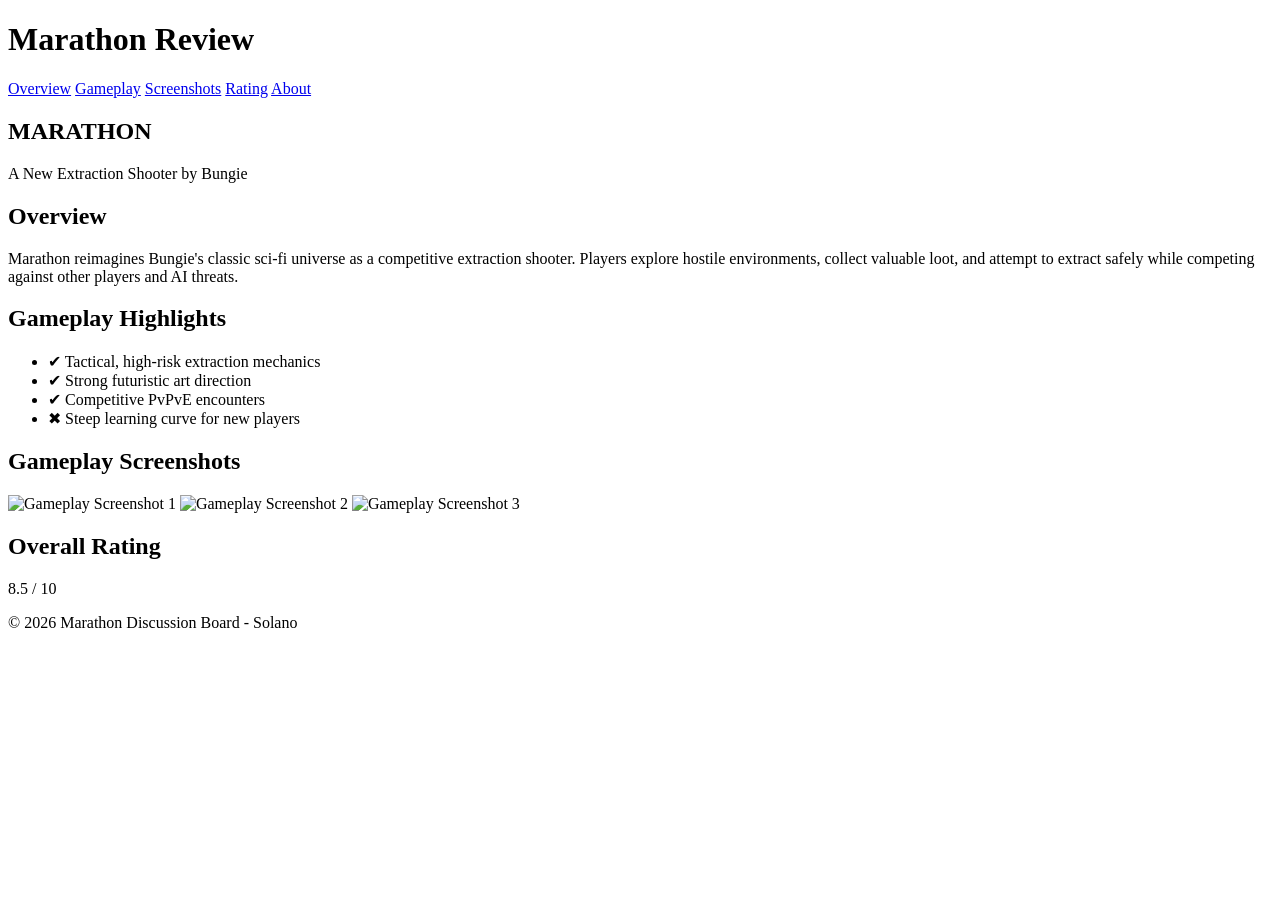
==== index.html @ 9bc6d609 "My Final Project This is the final website for CMPA, project 03" ====
<!DOCTYPE html>
<html lang="en">
<head>
    <meta charset="UTF-8">
    <title>Marathon Review | Home</title>
    <link rel="stylesheet" href="style.css">
</head>
<body>

<header>
    <h1>Marathon Review</h1>
    <nav>
        <a href="#overview">Overview</a>
        <a href="#gameplay">Gameplay</a>
        <a href="#screenshots">Screenshots</a>
        <a href="#rating">Rating</a>
        <a href="about.html">About</a>
    </nav>
</header>

<main>

    <section class="hero">
        <h2>MARATHON</h2>
        <p class="tagline">A New Extraction Shooter by Bungie</p>
    </section>

    <section id="overview">
        <h2>Overview</h2>
        <p>
            Marathon reimagines Bungie's classic sci-fi universe as a competitive
            extraction shooter. Players explore hostile environments, collect
            valuable loot, and attempt to extract safely while competing against
            other players and AI threats.
        </p>
    </section>

    <section id="gameplay">
        <h2>Gameplay Highlights</h2>
        <ul>
            <li>✔ Tactical, high-risk extraction mechanics</li>
            <li>✔ Strong futuristic art direction</li>
            <li>✔ Competitive PvPvE encounters</li>
            <li>✖ Steep learning curve for new players</li>
        </ul>
    </section>

    <section id="screenshots">
        <h2>Gameplay Screenshots</h2>
        <div class="gallery">
            <img src="https://media.overclock3d.net/2025/04/Bungie-Marathon.jpg" alt="Gameplay Screenshot 1">
            <img src="https://www.marathonthegame.com/content/dam/goliath/marathon/images/Marathon.bungie.death.dealers1.jpg" alt="Gameplay Screenshot 2">
            <img src="https://cdn.dlcompare.com/others_jpg/upload/news/image/en-marathon-s-tga-2025-trailer-s-9b4d69e7-image-9b4d6954.jpg.webp" alt="Gameplay Screenshot 3">
        </div>
    </section>

    <section id="rating">
        <h2>Overall Rating</h2>
        <p class="rating">8.5 / 10</p>
    </section>

</main>

<footer>
    <p>© 2026 Marathon Discussion Board - Solano </p>
</footer>

</body>
</html>
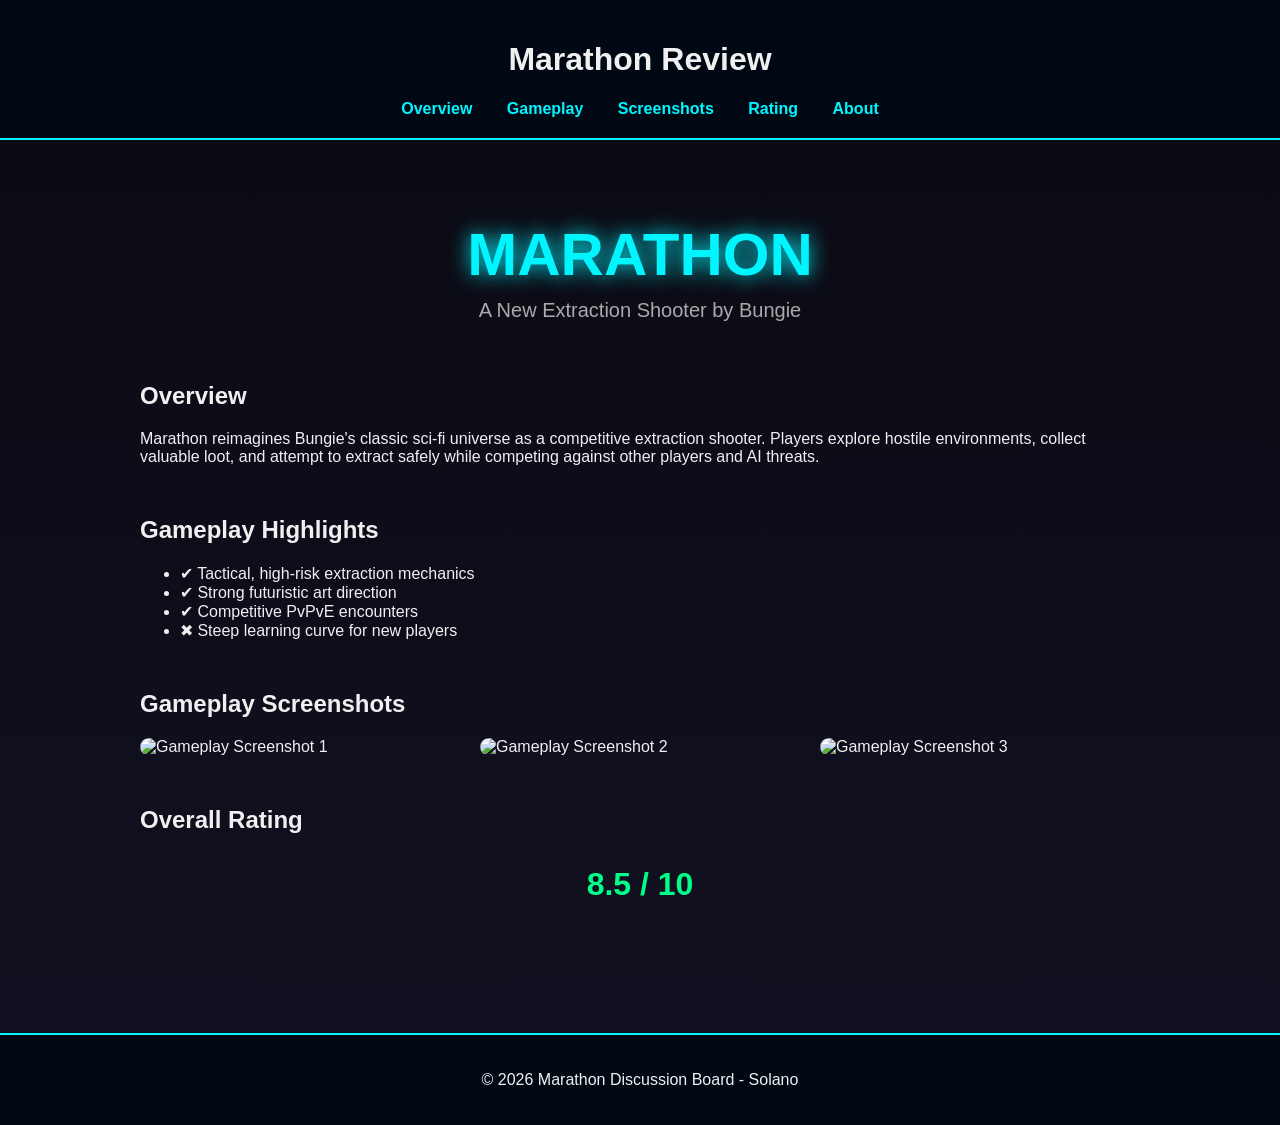
==== commit 1e6e76d1: "updating sizes" ====
--- a/index.html
+++ b/index.html
@@ -48,9 +48,9 @@
     <section id="screenshots">
         <h2>Gameplay Screenshots</h2>
         <div class="gallery">
-            <img src="https://media.overclock3d.net/2025/04/Bungie-Marathon.jpg" alt="Gameplay Screenshot 1">
-            <img src="https://www.marathonthegame.com/content/dam/goliath/marathon/images/Marathon.bungie.death.dealers1.jpg" alt="Gameplay Screenshot 2">
-            <img src="https://cdn.dlcompare.com/others_jpg/upload/news/image/en-marathon-s-tga-2025-trailer-s-9b4d69e7-image-9b4d6954.jpg.webp" alt="Gameplay Screenshot 3">
+            <img src="https://cdn.mos.cms.futurecdn.net/ecjzk22gZFTRXAcxpEc9pU.jpg" alt="Gameplay Screenshot 1">
+            <img src="https://static0.polygonimages.com/wordpress/wp-content/uploads/2025/12/2025_dec_marathon_press_kit_large_011.jpg?w=1200&h=628&fit=crop" alt="Gameplay Screenshot 2">
+            <img src="https://imguscdn.gamespress.com/cdn/files/Bungie/2025/12/151705-eca3bb8f/Marathon_Standard_Keyart_16x9_EN.jpg?w=600&mode=max&otf=y&quality=90&format=jpg&bgcolor=white&sky=a2efcd7568f858544e6104c6cf1b7d4324d17da2ef9243177797c26fc0986a01" alt="Gameplay Screenshot 3">
         </div>
     </section>
 
--- a/style.css
+++ b/style.css
@@ -0,0 +1,95 @@
+html {
+    scroll-behavior: smooth;
+}
+
+body {
+    font-family: 'Segoe UI', sans-serif;
+    margin: 0;
+    background: linear-gradient(to bottom, #0a0a12, #111122);
+    color: #f0f0f0;
+}
+
+header {
+    background-color: #000814;
+    padding: 20px;
+    text-align: center;
+    border-bottom: 2px solid #00f5ff;
+    position: sticky;
+    top: 0;
+    z-index: 1000;
+}
+
+nav {
+    margin-top: 10px;
+}
+
+nav a {
+    color: #00f5ff;
+    margin: 0 15px;
+    text-decoration: none;
+    font-weight: bold;
+    transition: 0.3s;
+}
+
+nav a:hover {
+    color: #ff00c8;
+}
+
+main {
+    padding: 80px 20px;
+    max-width: 1000px;
+    margin: auto;
+}
+
+.hero {
+    text-align: center;
+    margin-bottom: 60px;
+}
+
+.hero h2 {
+    font-size: 60px;
+    margin: 0;
+    color: #00f5ff;
+    text-shadow: 0 0 20px #00f5ff;
+}
+
+.tagline {
+    font-size: 20px;
+    color: #aaa;
+    margin-top: 10px;
+}
+
+section {
+    margin-bottom: 50px;
+}
+
+.gallery {
+    display: grid;
+    grid-template-columns: repeat(auto-fit, minmax(280px, 1fr));
+    gap: 20px;
+    margin-top: 20px;
+}
+
+.gallery img {
+    width: 100%;
+    border-radius: 10px;
+    transition: transform 0.3s ease;
+}
+
+.gallery img:hover {
+    transform: scale(1.05);
+}
+
+.rating {
+    font-size: 32px;
+    font-weight: bold;
+    color: #00ff88;
+    text-align: center;
+}
+
+footer {
+    background-color: #000814;
+    text-align: center;
+    padding: 20px;
+    border-top: 2px solid #00f5ff;
+}
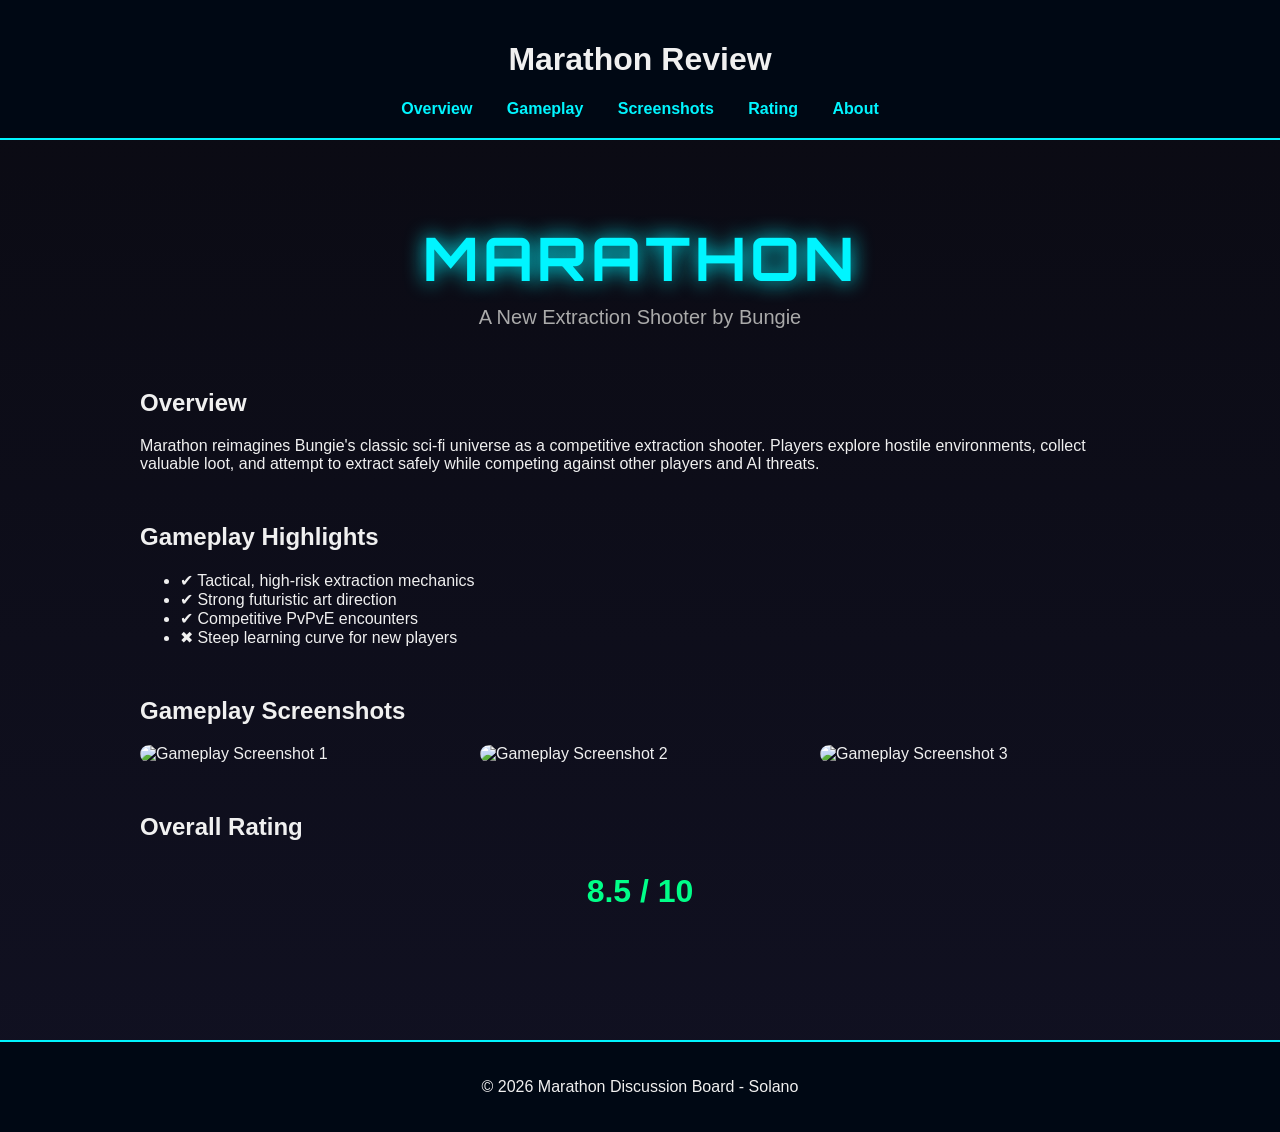
==== commit aa46cdb7: "Update index.html updating CSS and font changes" ====
--- a/index.html
+++ b/index.html
@@ -3,6 +3,7 @@
 <head>
     <meta charset="UTF-8">
     <title>Marathon Review | Home</title>
+    <link href="https://fonts.googleapis.com/css2?family=Orbitron:wght@500;700&display=swap" rel="stylesheet">
     <link rel="stylesheet" href="style.css">
 </head>
 <body>
@@ -66,4 +67,4 @@
 </footer>
 
 </body>
-</html>+</html>
--- a/style.css
+++ b/style.css
@@ -1,95 +1,98 @@
-html {
-    scroll-behavior: smooth;
-}
-
-body {
-    font-family: 'Segoe UI', sans-serif;
-    margin: 0;
-    background: linear-gradient(to bottom, #0a0a12, #111122);
-    color: #f0f0f0;
-}
-
-header {
-    background-color: #000814;
-    padding: 20px;
-    text-align: center;
-    border-bottom: 2px solid #00f5ff;
-    position: sticky;
-    top: 0;
-    z-index: 1000;
-}
-
-nav {
-    margin-top: 10px;
-}
-
-nav a {
-    color: #00f5ff;
-    margin: 0 15px;
-    text-decoration: none;
-    font-weight: bold;
-    transition: 0.3s;
-}
-
-nav a:hover {
-    color: #ff00c8;
-}
-
-main {
-    padding: 80px 20px;
-    max-width: 1000px;
-    margin: auto;
-}
-
-.hero {
-    text-align: center;
-    margin-bottom: 60px;
-}
-
-.hero h2 {
-    font-size: 60px;
-    margin: 0;
-    color: #00f5ff;
-    text-shadow: 0 0 20px #00f5ff;
-}
-
-.tagline {
-    font-size: 20px;
-    color: #aaa;
-    margin-top: 10px;
-}
-
-section {
-    margin-bottom: 50px;
-}
-
-.gallery {
-    display: grid;
-    grid-template-columns: repeat(auto-fit, minmax(280px, 1fr));
-    gap: 20px;
-    margin-top: 20px;
-}
-
-.gallery img {
-    width: 100%;
-    border-radius: 10px;
-    transition: transform 0.3s ease;
-}
-
-.gallery img:hover {
-    transform: scale(1.05);
-}
-
-.rating {
-    font-size: 32px;
-    font-weight: bold;
-    color: #00ff88;
-    text-align: center;
-}
-
-footer {
-    background-color: #000814;
-    text-align: center;
-    padding: 20px;
-    border-top: 2px solid #00f5ff;
-}+  html {
+    scroll-behavior: smooth;
+}
+
+body {
+    font-family: 'Segoe UI', sans-serif;
+    margin: 0;
+    background: linear-gradient(to bottom, #0a0a12, #111122);
+    color: #f0f0f0;
+}
+
+header {
+    background-color: #000814;
+    padding: 20px;
+    text-align: center;
+    border-bottom: 2px solid #00f5ff;
+    position: sticky;
+    top: 0;
+    z-index: 1000;
+}
+
+nav {
+    margin-top: 10px;
+}
+
+nav a {
+    color: #00f5ff;
+    margin: 0 15px;
+    text-decoration: none;
+    font-weight: bold;
+    transition: 0.3s;
+}
+
+nav a:hover {
+    color: #ff00c8;
+}
+
+main {
+    padding: 80px 20px;
+    max-width: 1000px;
+    margin: auto;
+}
+
+.hero {
+    text-align: center;
+    margin-bottom: 60px;
+}
+
+.hero h2 {
+    font-family: 'Orbitron', sans-serif;
+    font-size: 60px;
+    margin: 0;
+    color: #00f5ff;
+    text-shadow: 0 0 20px #00f5ff;
+    letter-spacing: 4px;
+}
+
+.tagline {
+    font-size: 20px;
+    color: #aaa;
+    margin-top: 10px;
+}
+
+section {
+    margin-bottom: 50px;
+}
+
+.gallery {
+    display: grid;
+    grid-template-columns: repeat(auto-fit, minmax(280px, 1fr));
+    gap: 20px;
+    margin-top: 20px;
+}
+
+.gallery img {
+    width: 100%;
+    border-radius: 10px;
+    transition: transform 0.3s ease;
+}
+
+.gallery img:hover {
+    transform: scale(1.05);
+}
+
+.rating {
+    font-size: 32px;
+    font-weight: bold;
+    color: #00ff88;
+    text-align: center;
+}
+
+footer {
+    background-color: #000814;
+    text-align: center;
+    padding: 20px;
+    border-top: 2px solid #00f5ff;
+}
+
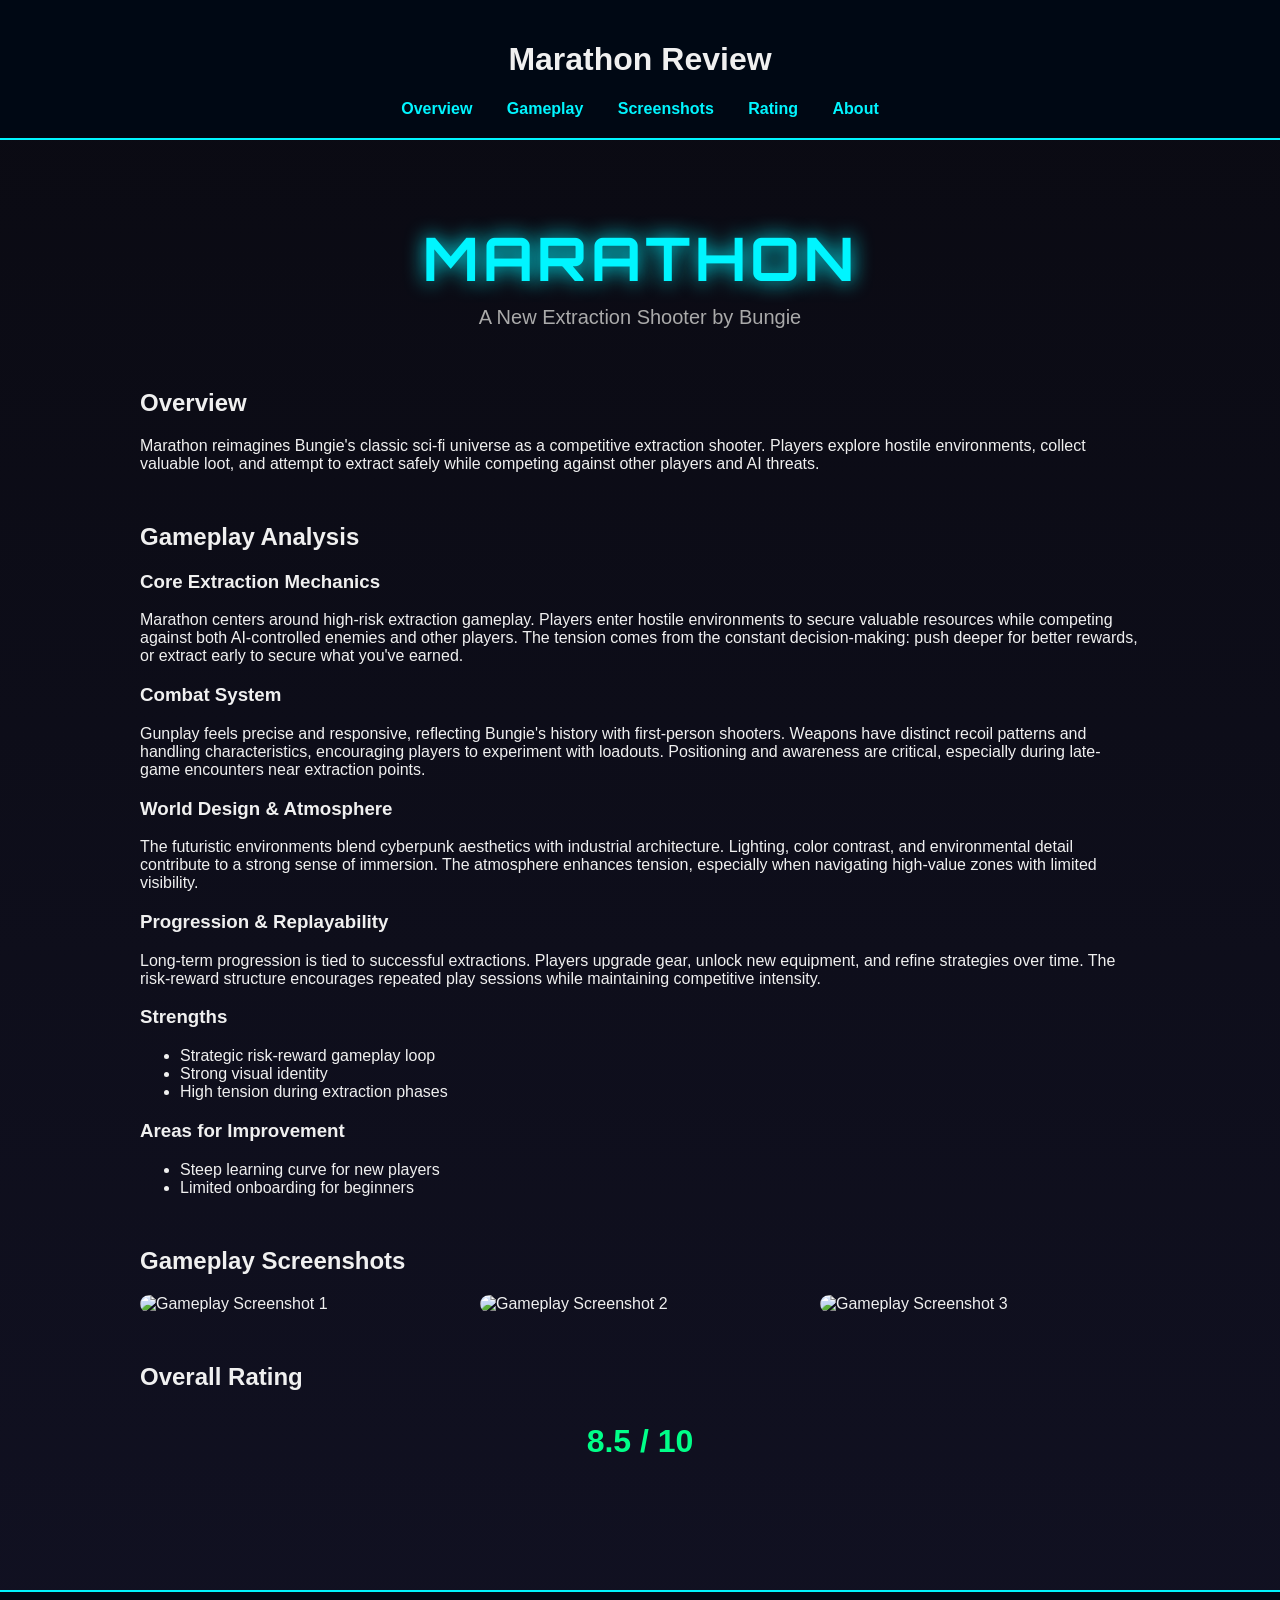
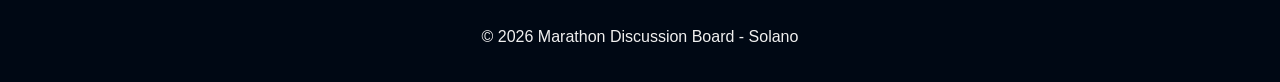
==== commit 49720b3d: "Update index.html Was not satisfied, gathrered more info for the gameplay section" ====
--- a/index.html
+++ b/index.html
@@ -36,15 +36,55 @@
         </p>
     </section>
 
-    <section id="gameplay">
-        <h2>Gameplay Highlights</h2>
+  <section id="gameplay">
+    <h2>Gameplay Analysis</h2>
+
+    <h3>Core Extraction Mechanics</h3>
+    <p>
+        Marathon centers around high-risk extraction gameplay. Players enter hostile
+        environments to secure valuable resources while competing against both AI-controlled
+        enemies and other players. The tension comes from the constant decision-making:
+        push deeper for better rewards, or extract early to secure what you've earned.
+    </p>
+
+    <h3>Combat System</h3>
+    <p>
+        Gunplay feels precise and responsive, reflecting Bungie's history with first-person
+        shooters. Weapons have distinct recoil patterns and handling characteristics,
+        encouraging players to experiment with loadouts. Positioning and awareness
+        are critical, especially during late-game encounters near extraction points.
+    </p>
+
+    <h3>World Design & Atmosphere</h3>
+    <p>
+        The futuristic environments blend cyberpunk aesthetics with industrial
+        architecture. Lighting, color contrast, and environmental detail contribute
+        to a strong sense of immersion. The atmosphere enhances tension, especially
+        when navigating high-value zones with limited visibility.
+    </p>
+
+    <h3>Progression & Replayability</h3>
+    <p>
+        Long-term progression is tied to successful extractions. Players upgrade
+        gear, unlock new equipment, and refine strategies over time. The risk-reward
+        structure encourages repeated play sessions while maintaining competitive intensity.
+    </p>
+
+    <div class="gameplay-summary">
+        <h3>Strengths</h3>
         <ul>
-            <li>✔ Tactical, high-risk extraction mechanics</li>
-            <li>✔ Strong futuristic art direction</li>
-            <li>✔ Competitive PvPvE encounters</li>
-            <li>✖ Steep learning curve for new players</li>
+            <li>Strategic risk-reward gameplay loop</li>
+            <li>Strong visual identity</li>
+            <li>High tension during extraction phases</li>
         </ul>
-    </section>
+
+        <h3>Areas for Improvement</h3>
+        <ul>
+            <li>Steep learning curve for new players</li>
+            <li>Limited onboarding for beginners</li>
+        </ul>
+    </div>
+</section>
 
     <section id="screenshots">
         <h2>Gameplay Screenshots</h2>
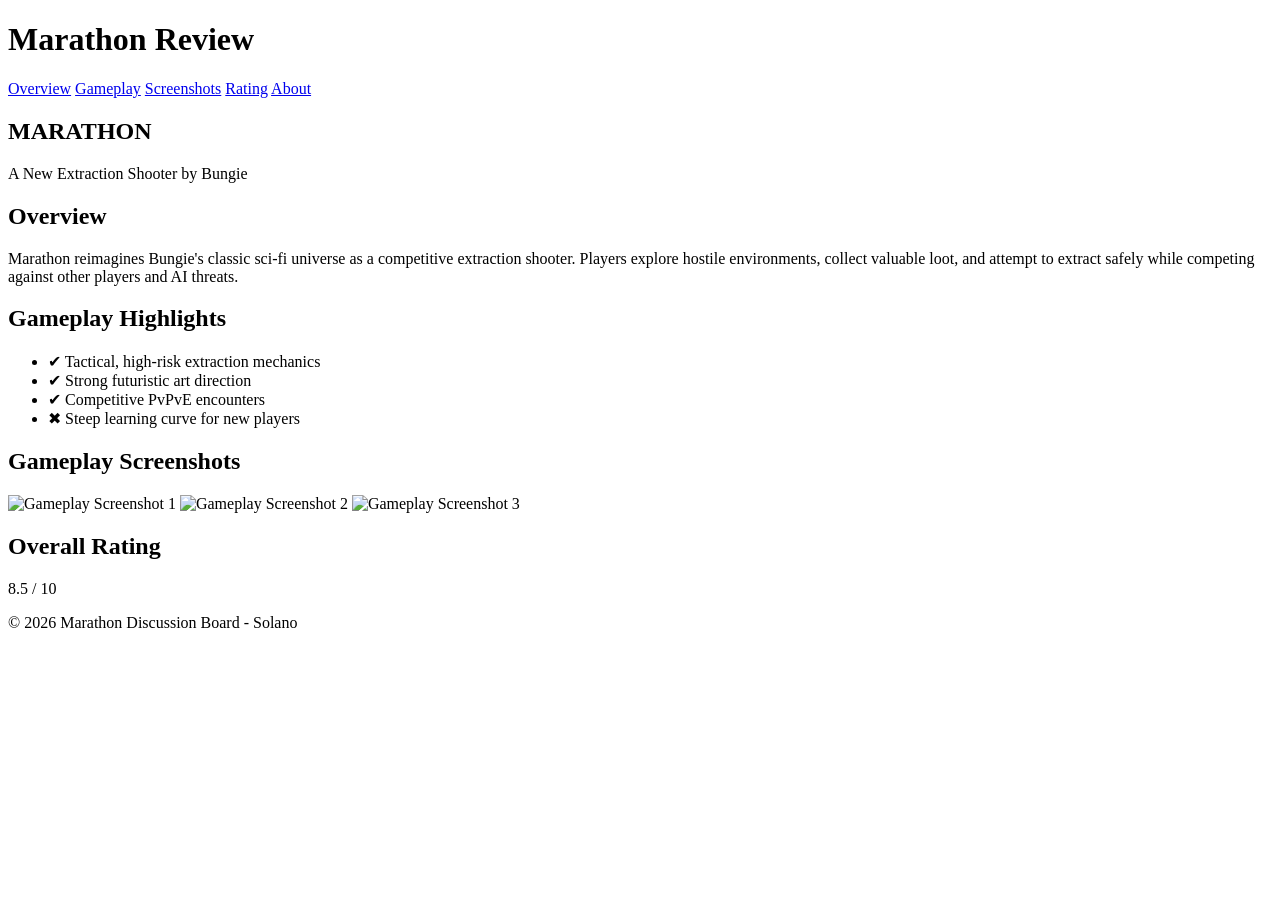
==== commit 54909304: "Merge branch 'main' of https://github.com/Jsol1322/final-project-03" ====
--- a/index.html
+++ b/index.html
@@ -3,7 +3,6 @@
 <head>
     <meta charset="UTF-8">
     <title>Marathon Review | Home</title>
-    <link href="https://fonts.googleapis.com/css2?family=Orbitron:wght@500;700&display=swap" rel="stylesheet">
     <link rel="stylesheet" href="style.css">
 </head>
 <body>
@@ -36,55 +35,15 @@
         </p>
     </section>
 
-  <section id="gameplay">
-    <h2>Gameplay Analysis</h2>
-
-    <h3>Core Extraction Mechanics</h3>
-    <p>
-        Marathon centers around high-risk extraction gameplay. Players enter hostile
-        environments to secure valuable resources while competing against both AI-controlled
-        enemies and other players. The tension comes from the constant decision-making:
-        push deeper for better rewards, or extract early to secure what you've earned.
-    </p>
-
-    <h3>Combat System</h3>
-    <p>
-        Gunplay feels precise and responsive, reflecting Bungie's history with first-person
-        shooters. Weapons have distinct recoil patterns and handling characteristics,
-        encouraging players to experiment with loadouts. Positioning and awareness
-        are critical, especially during late-game encounters near extraction points.
-    </p>
-
-    <h3>World Design & Atmosphere</h3>
-    <p>
-        The futuristic environments blend cyberpunk aesthetics with industrial
-        architecture. Lighting, color contrast, and environmental detail contribute
-        to a strong sense of immersion. The atmosphere enhances tension, especially
-        when navigating high-value zones with limited visibility.
-    </p>
-
-    <h3>Progression & Replayability</h3>
-    <p>
-        Long-term progression is tied to successful extractions. Players upgrade
-        gear, unlock new equipment, and refine strategies over time. The risk-reward
-        structure encourages repeated play sessions while maintaining competitive intensity.
-    </p>
-
-    <div class="gameplay-summary">
-        <h3>Strengths</h3>
+    <section id="gameplay">
+        <h2>Gameplay Highlights</h2>
         <ul>
-            <li>Strategic risk-reward gameplay loop</li>
-            <li>Strong visual identity</li>
-            <li>High tension during extraction phases</li>
+            <li>✔ Tactical, high-risk extraction mechanics</li>
+            <li>✔ Strong futuristic art direction</li>
+            <li>✔ Competitive PvPvE encounters</li>
+            <li>✖ Steep learning curve for new players</li>
         </ul>
-
-        <h3>Areas for Improvement</h3>
-        <ul>
-            <li>Steep learning curve for new players</li>
-            <li>Limited onboarding for beginners</li>
-        </ul>
-    </div>
-</section>
+    </section>
 
     <section id="screenshots">
         <h2>Gameplay Screenshots</h2>
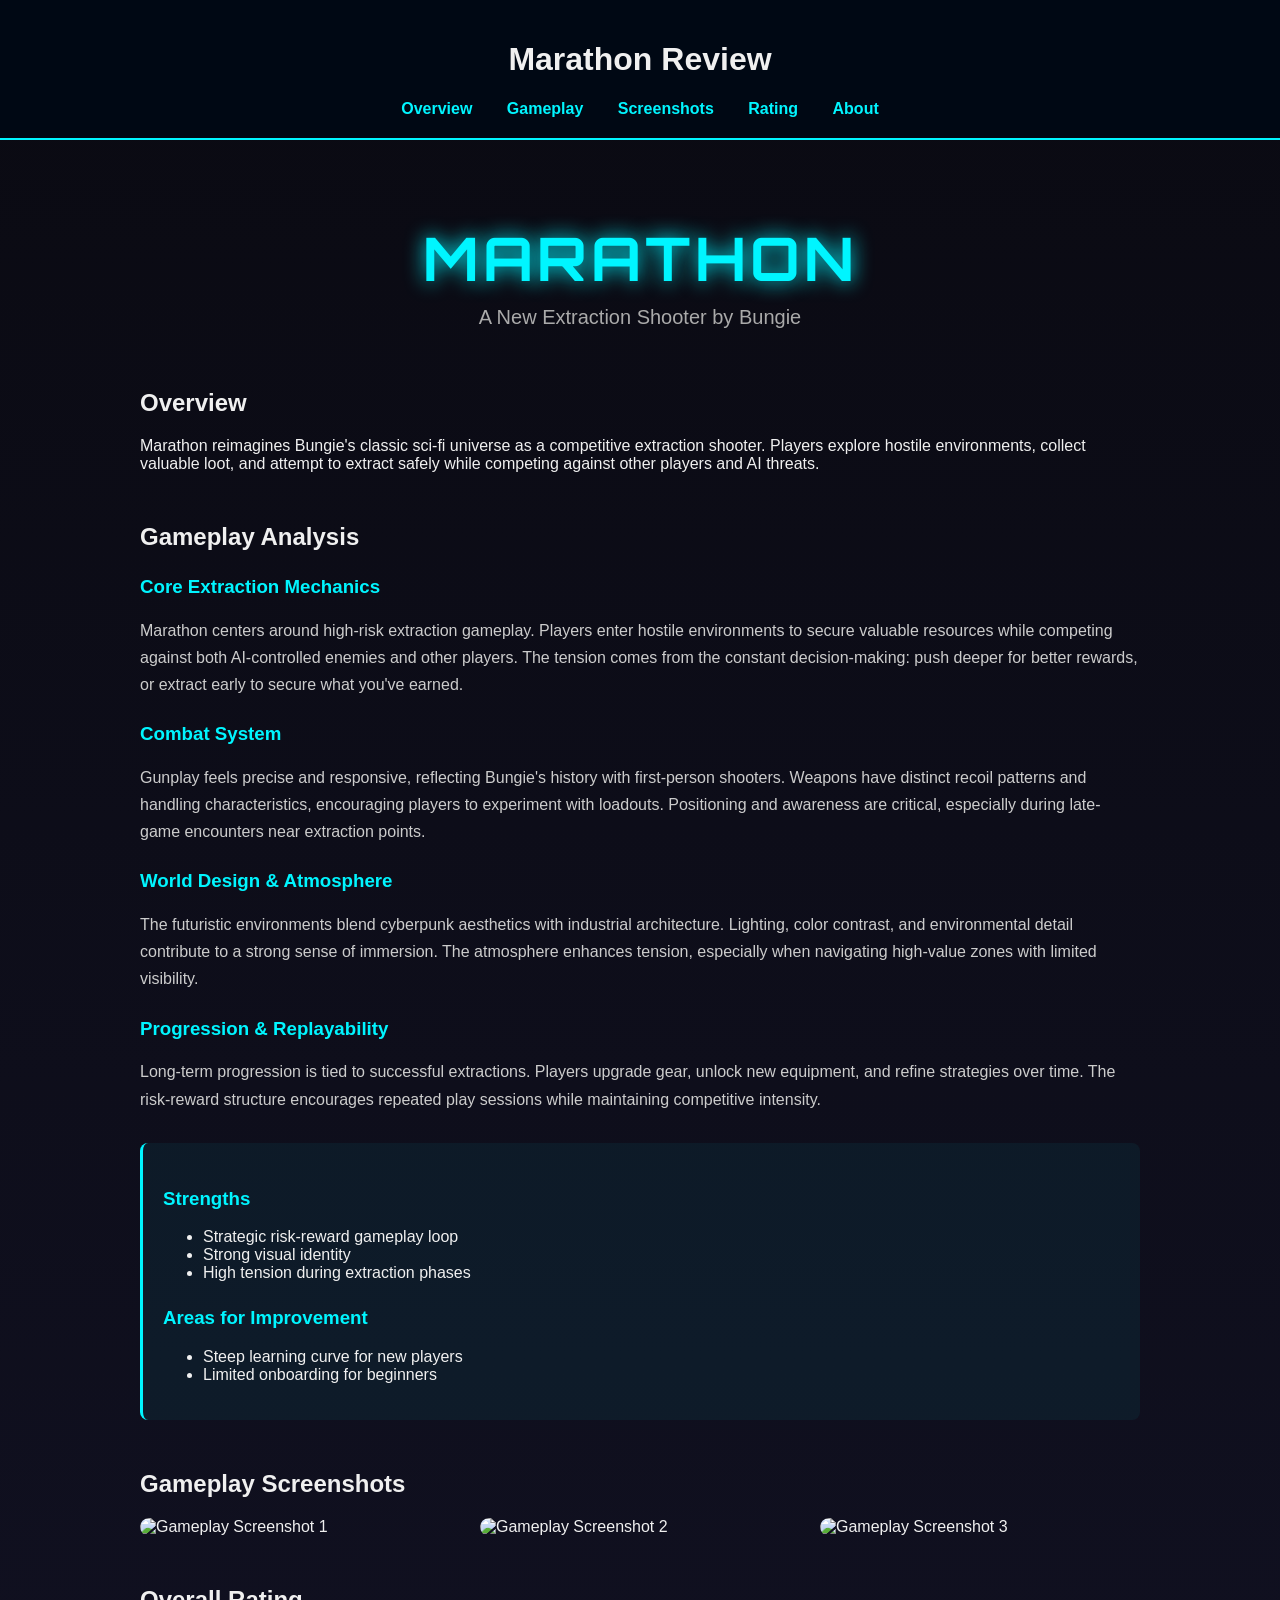
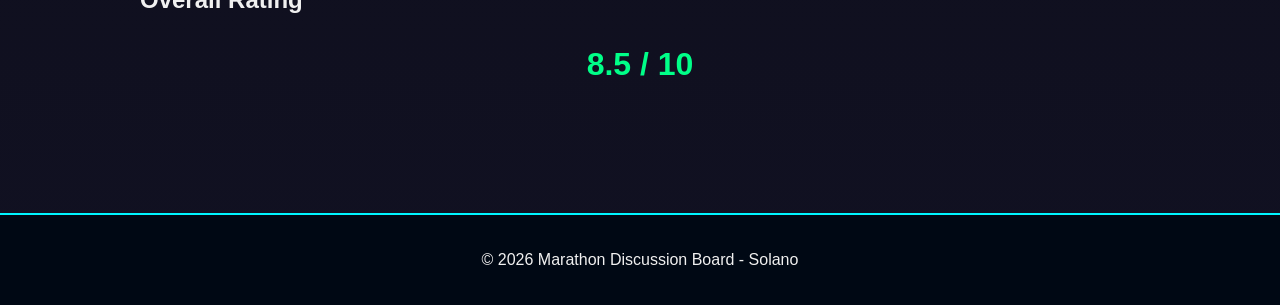
==== commit e2f75c5f: "Merge branch 'main' of https://github.com/Jsol1322/final-project-03" ====
--- a/index.html
+++ b/index.html
@@ -3,6 +3,7 @@
 <head>
     <meta charset="UTF-8">
     <title>Marathon Review | Home</title>
+    <link href="https://fonts.googleapis.com/css2?family=Orbitron:wght@500;700&display=swap" rel="stylesheet">
     <link rel="stylesheet" href="style.css">
 </head>
 <body>
@@ -35,15 +36,55 @@
         </p>
     </section>
 
-    <section id="gameplay">
-        <h2>Gameplay Highlights</h2>
+  <section id="gameplay">
+    <h2>Gameplay Analysis</h2>
+
+    <h3>Core Extraction Mechanics</h3>
+    <p>
+        Marathon centers around high-risk extraction gameplay. Players enter hostile
+        environments to secure valuable resources while competing against both AI-controlled
+        enemies and other players. The tension comes from the constant decision-making:
+        push deeper for better rewards, or extract early to secure what you've earned.
+    </p>
+
+    <h3>Combat System</h3>
+    <p>
+        Gunplay feels precise and responsive, reflecting Bungie's history with first-person
+        shooters. Weapons have distinct recoil patterns and handling characteristics,
+        encouraging players to experiment with loadouts. Positioning and awareness
+        are critical, especially during late-game encounters near extraction points.
+    </p>
+
+    <h3>World Design & Atmosphere</h3>
+    <p>
+        The futuristic environments blend cyberpunk aesthetics with industrial
+        architecture. Lighting, color contrast, and environmental detail contribute
+        to a strong sense of immersion. The atmosphere enhances tension, especially
+        when navigating high-value zones with limited visibility.
+    </p>
+
+    <h3>Progression & Replayability</h3>
+    <p>
+        Long-term progression is tied to successful extractions. Players upgrade
+        gear, unlock new equipment, and refine strategies over time. The risk-reward
+        structure encourages repeated play sessions while maintaining competitive intensity.
+    </p>
+
+    <div class="gameplay-summary">
+        <h3>Strengths</h3>
         <ul>
-            <li>✔ Tactical, high-risk extraction mechanics</li>
-            <li>✔ Strong futuristic art direction</li>
-            <li>✔ Competitive PvPvE encounters</li>
-            <li>✖ Steep learning curve for new players</li>
+            <li>Strategic risk-reward gameplay loop</li>
+            <li>Strong visual identity</li>
+            <li>High tension during extraction phases</li>
         </ul>
-    </section>
+
+        <h3>Areas for Improvement</h3>
+        <ul>
+            <li>Steep learning curve for new players</li>
+            <li>Limited onboarding for beginners</li>
+        </ul>
+    </div>
+</section>
 
     <section id="screenshots">
         <h2>Gameplay Screenshots</h2>
@@ -66,4 +107,4 @@
 </footer>
 
 </body>
-</html>
+</html>
--- a/style.css
+++ b/style.css
@@ -0,0 +1,121 @@
+  html {
+    scroll-behavior: smooth;
+}
+
+body {
+    font-family: 'Segoe UI', sans-serif;
+    margin: 0;
+    background: linear-gradient(to bottom, #0a0a12, #111122);
+    color: #f0f0f0;
+}
+
+header {
+    background-color: #000814;
+    padding: 20px;
+    text-align: center;
+    border-bottom: 2px solid #00f5ff;
+    position: sticky;
+    top: 0;
+    z-index: 1000;
+}
+
+nav {
+    margin-top: 10px;
+}
+
+nav a {
+    color: #00f5ff;
+    margin: 0 15px;
+    text-decoration: none;
+    font-weight: bold;
+    transition: 0.3s;
+}
+
+nav a:hover {
+    color: #ff00c8;
+}
+
+main {
+    padding: 80px 20px;
+    max-width: 1000px;
+    margin: auto;
+}
+
+.hero {
+    text-align: center;
+    margin-bottom: 60px;
+}
+
+.hero h2 {
+    font-family: 'Orbitron', sans-serif;
+    font-size: 60px;
+    margin: 0;
+    color: #00f5ff;
+    text-shadow: 0 0 20px #00f5ff;
+    letter-spacing: 4px;
+}
+
+.tagline {
+    font-size: 20px;
+    color: #aaa;
+    margin-top: 10px;
+}
+
+section {
+    margin-bottom: 50px;
+}
+
+.gallery {
+    display: grid;
+    grid-template-columns: repeat(auto-fit, minmax(280px, 1fr));
+    gap: 20px;
+    margin-top: 20px;
+}
+
+.gallery img {
+    width: 100%;
+    border-radius: 10px;
+    transition: transform 0.3s ease;
+}
+
+.gallery img:hover {
+    transform: scale(1.05);
+}
+
+.rating {
+    font-size: 32px;
+    font-weight: bold;
+    color: #00ff88;
+    text-align: center;
+}
+
+footer {
+    background-color: #000814;
+    text-align: center;
+    padding: 20px;
+    border-top: 2px solid #00f5ff;
+}
+
+
+#gameplay h3 {
+    margin-top: 25px;
+    color: #00f5ff;
+    font-weight: 600;
+}
+
+#gameplay p {
+    line-height: 1.7;
+    color: #cccccc;
+}
+
+.gameplay-summary {
+    margin-top: 30px;
+    padding: 20px;
+    background-color: rgba(0, 245, 255, 0.05);
+    border-left: 3px solid #00f5ff;
+    border-radius: 8px;
+}
+
+.gameplay-summary ul {
+    margin-top: 10px;
+}
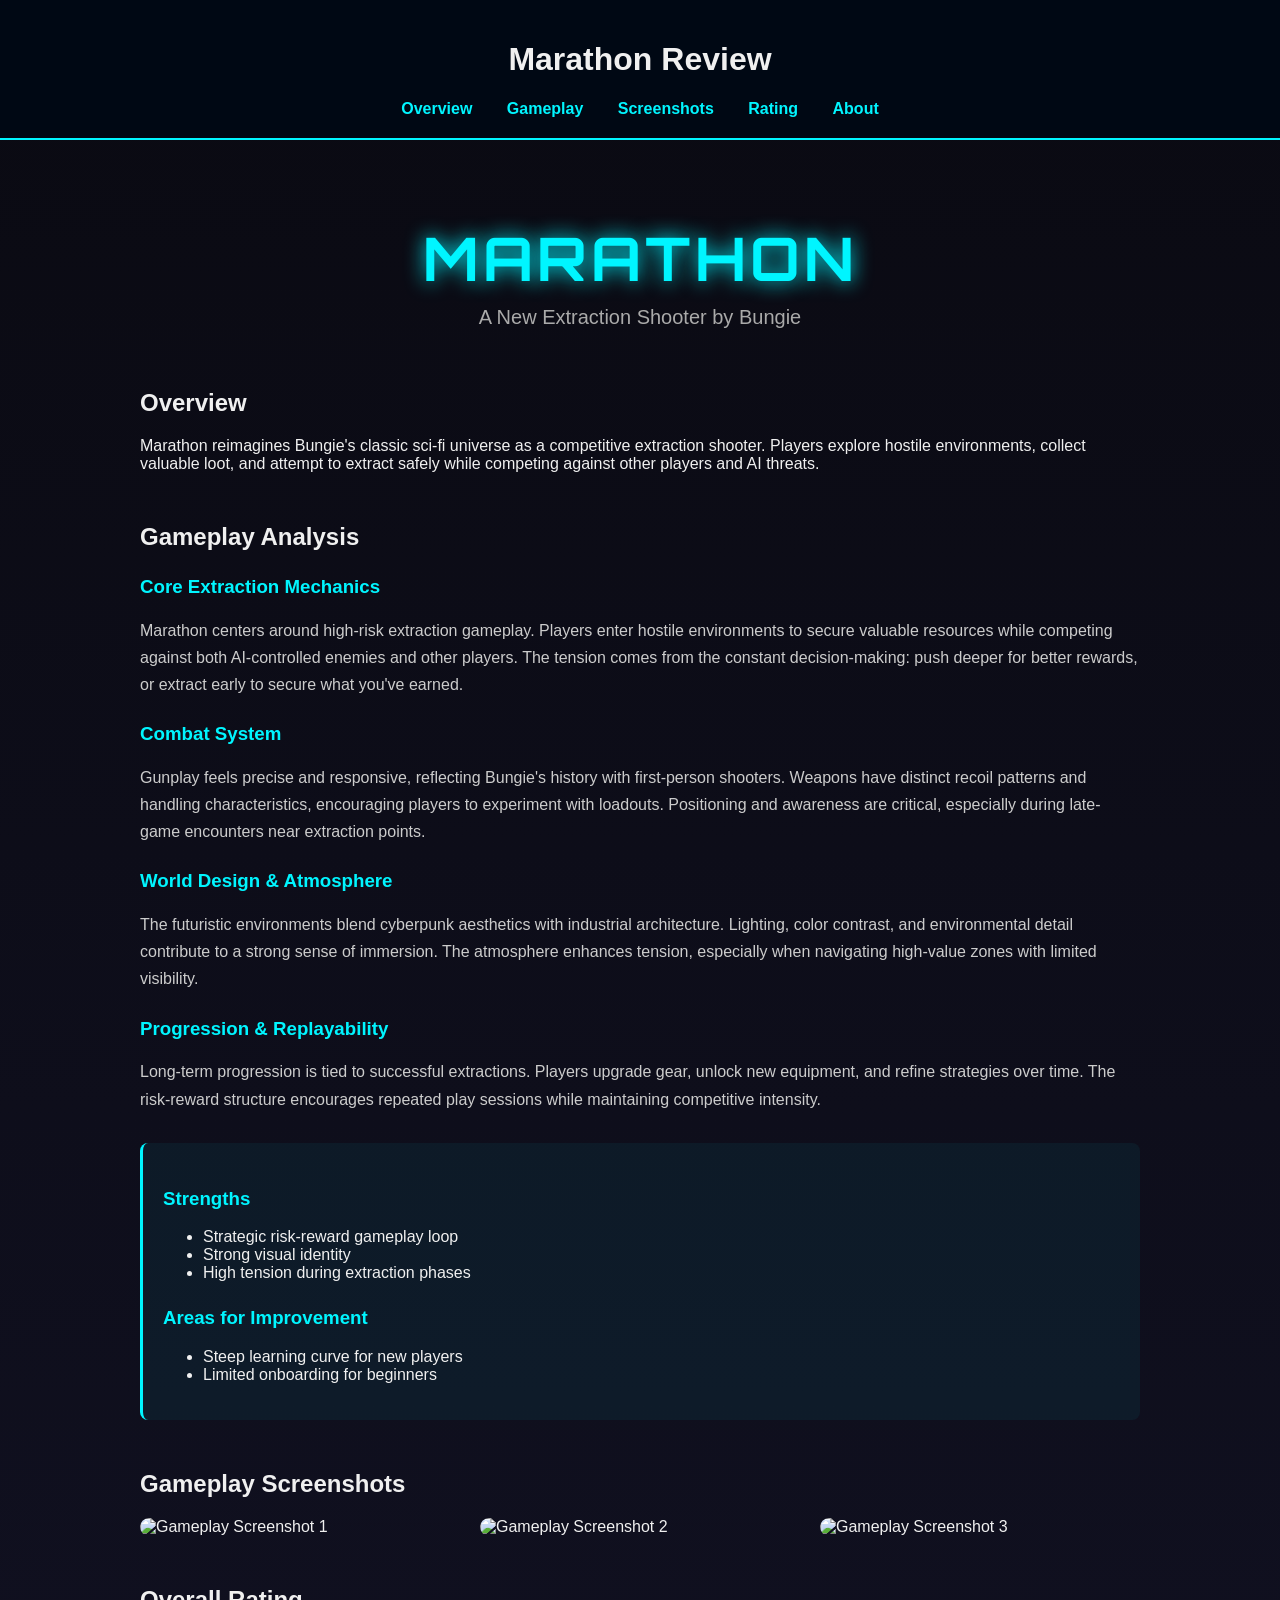
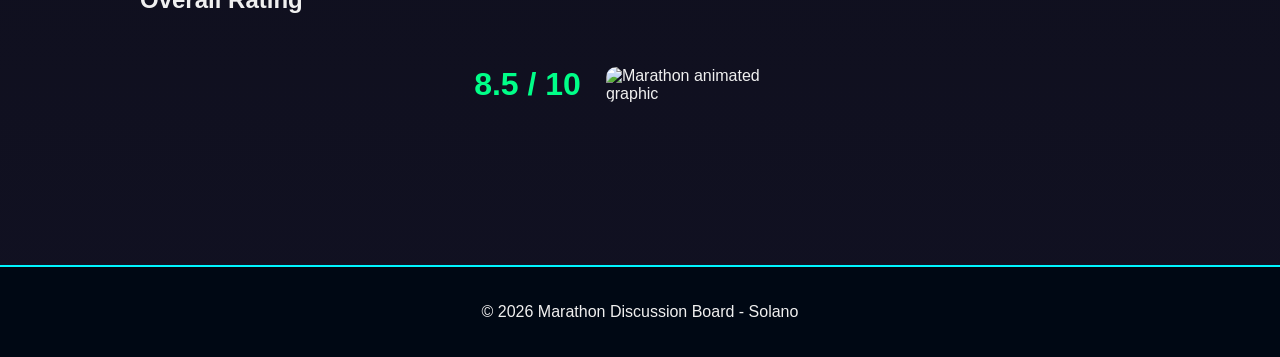
==== commit dac2183f: "Update index.html final tweaking and changes" ====
--- a/index.html
+++ b/index.html
@@ -95,10 +95,19 @@
         </div>
     </section>
 
-    <section id="rating">
-        <h2>Overall Rating</h2>
+<section id="rating">
+    <h2>Overall Rating</h2>
+
+    <div class="rating-container">
         <p class="rating">8.5 / 10</p>
-    </section>
+
+        <img 
+            src="https://media3.giphy.com/media/v1.Y2lkPTc5MGI3NjExMDJmcjUzY3Fla3N6eXQybDFjOTdzbm9sMXZnem1xY2F2NTZ4aHQ3ZyZlcD12MV9pbnRlcm5hbF9naWZfYnlfaWQmY3Q9Zw/Bh3bnKwSi7xC9W5OG9/giphy.gif" 
+            alt="Marathon animated graphic"
+            class="rating-gif"
+        >
+    </div>
+</section>
 
 </main>
 
@@ -107,4 +116,4 @@
 </footer>
 
 </body>
-</html>+</html>
--- a/style.css
+++ b/style.css
@@ -118,4 +118,18 @@
 
 .gameplay-summary ul {
     margin-top: 10px;
+}
+
+.rating-container {
+    display: flex;
+    align-items: center;
+    justify-content: center;
+    gap: 25px;
+    margin-top: 20px;
+    flex-wrap: wrap;
+}
+
+.rating-gif {
+    width: 200px;
+    border-radius: 10px;
 }
